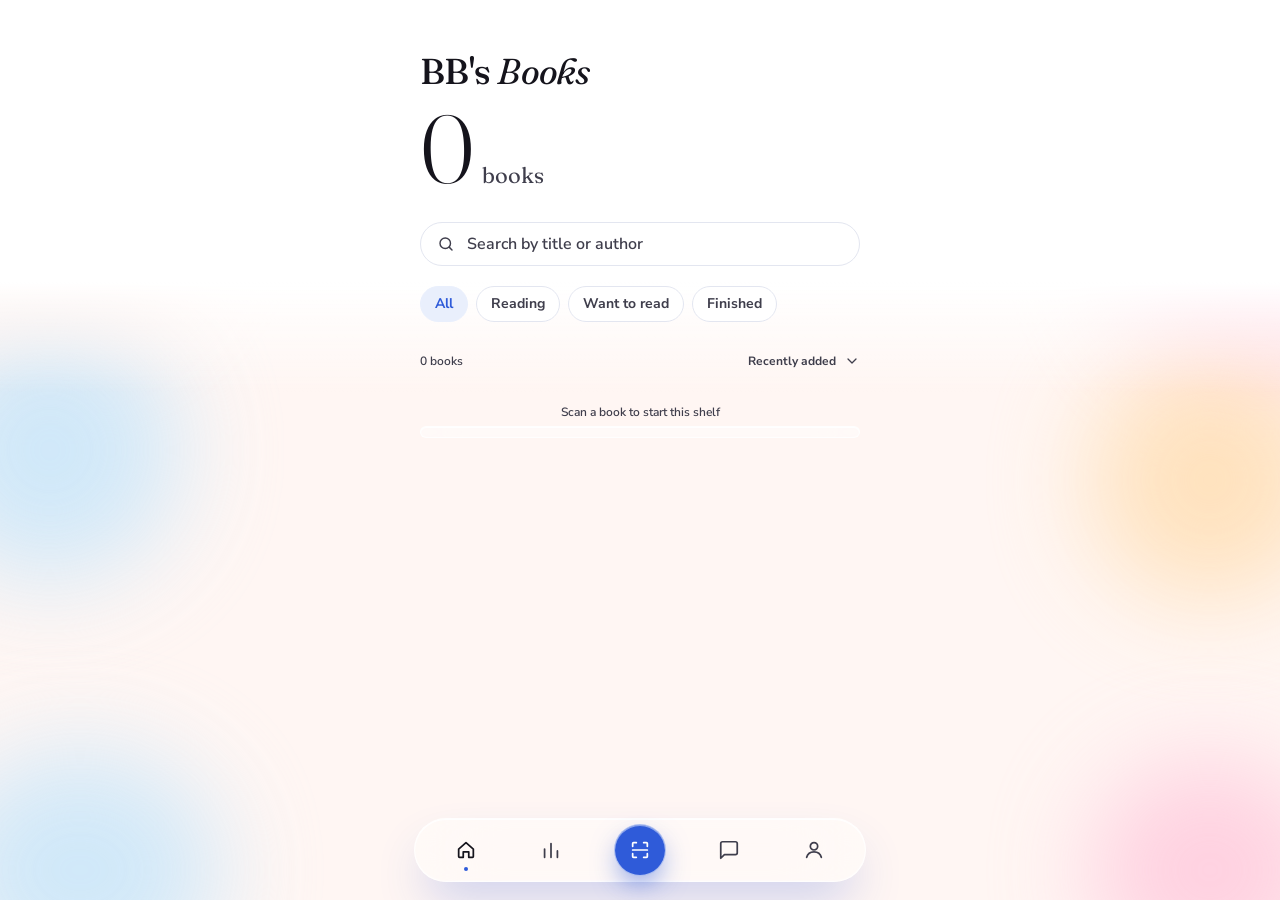
==== index.html @ fb7f13d8 "Sharper cover scanning, genre filter, and a celebration on adding a book Cover scanning: - Preproces" ====
<!doctype html>
<html lang="en">
<head>
  <meta charset="utf-8">
  <meta name="viewport" content="width=device-width, initial-scale=1, viewport-fit=cover">
  <title>BB's Books</title>
  <meta name="description" content="Scan a book and it lands in BB's virtual library.">
  <meta name="theme-color" content="#FFFFFF">
  <meta name="color-scheme" content="light">
  <meta name="apple-mobile-web-app-capable" content="yes">
  <meta name="mobile-web-app-capable" content="yes">
  <meta name="apple-mobile-web-app-status-bar-style" content="default">
  <meta name="apple-mobile-web-app-title" content="BB's Books">
  <link rel="manifest" href="manifest.webmanifest">
  <link rel="icon" href="icons/icon.svg" type="image/svg+xml">
  <link rel="apple-touch-icon" href="icons/icon-180.png">
  <link rel="preload" href="fonts/fraunces-latin-full-normal.woff2" as="font" type="font/woff2" crossorigin>
  <link rel="preload" href="fonts/nunito-sans-latin-wght-normal.woff2" as="font" type="font/woff2" crossorigin>
  <link rel="stylesheet" href="styles.css">
</head>
<body>
  <!-- WashBackground: six blurred circles, always behind everything -->
  <template id="washTemplate">
    <div class="washes" aria-hidden="true">
      <i class="wash w-coral"></i><i class="wash w-pink-top"></i><i class="wash w-sky-mid"></i>
      <i class="wash w-apricot"></i><i class="wash w-sky-low"></i><i class="wash w-pink-low"></i>
    </div>
  </template>

  <main class="app">
    <!-- Home: the H3 hero screen -->
    <section class="screen" data-screen="home" aria-label="Home">
      <div class="white-zone" aria-hidden="true"></div>
      <header class="app-header">
        <h1 class="app-title">BB's <i>Books</i></h1>
      </header>
      <p class="hero-count"><b data-count></b><span data-count-unit></span></p>
      <div class="stack">
        <button id="readingCard" class="reading-card" hidden>
          <span class="rc-cover"></span>
          <span class="rc-text">
            <span class="eyebrow"><i></i>Reading now</span>
            <span class="rc-title"></span>
            <span class="rc-author"></span>
            <span class="track" role="progressbar" aria-valuemin="0" aria-valuemax="100"><i></i></span>
            <span class="caption rc-caption"></span>
          </span>
        </button>
        <label class="field">
          <i data-icon="search"></i>
          <input id="search" type="search" placeholder="Search by title or author" autocomplete="off" aria-label="Search your library">
        </label>
        <div class="chips glass-chips filter-chips" role="group" aria-label="Show">
          <button class="chip" data-filter="" aria-pressed="true">All</button>
          <button class="chip" data-filter="reading" aria-pressed="false">Reading</button>
          <button class="chip" data-filter="want" aria-pressed="false">Want to read</button>
          <button class="chip" data-filter="read" aria-pressed="false">Finished</button>
        </div>
        <div class="library-meta">
          <span id="libraryCount" class="caption"></span>
          <span class="meta-controls">
          <label class="sort" id="genreWrap" hidden>
            <span class="visually-hidden">Genre</span>
            <select id="genreFilter"></select>
            <i data-icon="chevron"></i>
          </label>
          <label class="sort">
            <span class="visually-hidden">Sort</span>
            <select id="sort">
              <option value="added">Recently added</option>
              <option value="title">Title</option>
              <option value="author">Author</option>
              <option value="rating">Your rating</option>
            </select>
            <i data-icon="chevron"></i>
          </label>
          </span>
        </div>
        <div id="libraryShelves" class="shelves"></div>
      </div>
    </section>

    <!-- Stats -->
    <section class="screen" data-screen="stats" aria-label="Stats" hidden>
      <div class="white-zone" aria-hidden="true"></div>
      <header class="app-header">
        <h1 class="app-title">Stats</h1>
      </header>
      <p class="hero-count"><b id="finishedCount"></b><span id="finishedUnit"></span></p>
      <div class="stack">
        <div id="statsCard" class="glass-card stat-list"></div>
      </div>
    </section>

    <!-- Feedback -->
    <section class="screen" data-screen="feedback" aria-label="Feedback" hidden>
      <div class="white-zone" aria-hidden="true"></div>
      <header class="app-header">
        <h1 class="app-title">Feedback</h1>
      </header>
      <p class="screen-intro">Something not working, or an idea for the app? Write it here and it goes straight to the person who made it.</p>
      <div class="stack">
        <form id="feedbackForm" class="glass-card feedback-card" novalidate>
          <p class="eyebrow"><label for="fbMessage"><i></i>Your message</label></p>
          <textarea id="fbMessage" name="message" rows="7" placeholder="What would make BB's Books better?" required></textarea>
          <p class="eyebrow"><label for="fbName"><i></i>Your name</label></p>
          <input id="fbName" name="name" class="glass-input" type="text" autocomplete="name" placeholder="Optional">
          <div class="review-actions">
            <button id="fbSend" class="primary-btn" type="submit">Send feedback</button>
            <span id="fbStatus" class="caption" aria-live="polite"></span>
          </div>
        </form>
      </div>
    </section>

    <!-- Profile -->
    <section class="screen" data-screen="profile" aria-label="Profile" hidden>
      <div class="white-zone" aria-hidden="true"></div>
      <header class="app-header">
        <h1 class="app-title">Profile</h1>
      </header>
      <p class="hero-count"><b data-count></b><span data-count-unit></span></p>
      <div class="stack">
        <div class="glass-card list-card">
          <p class="eyebrow"><i></i>Your library</p>
          <p class="body-text">Everything is saved on this phone. Back it up now and then, and before you switch phones.</p>
          <button id="exportBtn" class="row-btn"><i data-icon="download"></i>Back up library</button>
          <label class="row-btn"><i data-icon="upload"></i>Restore from backup<input id="importFile" type="file" accept="application/json,.json" hidden></label>
        </div>
      </div>
    </section>
  </main>

  <!-- TabBar -->
  <nav class="tabbar" aria-label="Main">
    <button class="tab" data-go="home" aria-label="Home" aria-current="page"><i data-icon="home"></i><span class="tab-dot"></span></button>
    <button class="tab" data-go="stats" aria-label="Stats"><i data-icon="stats"></i><span class="tab-dot"></span></button>
    <button id="scanBtn" class="scan-btn" aria-label="Scan a book"><i data-icon="scan"></i></button>
    <button class="tab" data-go="feedback" aria-label="Feedback"><i data-icon="feedback"></i><span class="tab-dot"></span></button>
    <button class="tab" data-go="profile" aria-label="Profile"><i data-icon="profile"></i><span class="tab-dot"></span></button>
  </nav>

  <!-- Scan (camera) -->
  <dialog id="scanner" class="scanner" aria-label="Scan a book">
    <div class="camera">
      <video id="video" playsinline muted></video>
      <div id="frame" class="frame frame-barcode">
        <span class="corner tl"></span><span class="corner tr"></span><span class="corner bl"></span><span class="corner br"></span>
      </div>
    </div>

    <div class="scan-top">
      <button class="glass-btn" data-close aria-label="Close"><i data-icon="x"></i></button>
      <div class="seg chips glass-chips" role="tablist" aria-label="What to scan">
        <button class="chip" role="tab" data-mode="barcode" aria-selected="true">Barcode</button>
        <button class="chip" role="tab" data-mode="cover" aria-selected="false">Cover</button>
      </div>
      <span class="spacer"></span>
    </div>

    <div class="scan-bottom">
      <p id="scanHint" class="scan-hint">Hold the barcode on the back inside the frame</p>
      <p id="scanStatus" class="scan-status" aria-live="polite"></p>
      <button id="captureBtn" class="shutter" aria-label="Take photo" hidden></button>
      <div class="chips glass-chips scan-alt">
        <label class="chip"><i data-icon="image"></i>Use a photo<input id="photoInput" type="file" accept="image/*" hidden></label>
        <button id="searchOpen" class="chip"><i data-icon="search"></i>Search by title</button>
      </div>
    </div>

    <!-- Celebration after adding a book: washes, confetti and the big moment -->
    <div class="celebrate" aria-hidden="true"><canvas class="confetti"></canvas></div>
    <div class="celebrate-text" role="status" aria-live="polite">
      <p class="eyebrow"><i></i>Added to your library</p>
      <p class="celebrate-big"></p>
      <p class="celebrate-sub"></p>
      <p class="caption celebrate-hint">Tap to continue</p>
    </div>

    <!-- Result sheet -->
    <section id="resultSheet" class="sheet" aria-label="Book found" aria-hidden="true">
      <div class="handle" aria-hidden="true"></div>
      <div class="result-main">
        <div class="result-cover"></div>
        <div class="result-text">
          <p class="eyebrow"><i></i>Found it</p>
          <h2 class="result-title"></h2>
          <p class="result-author"></p>
          <p class="result-meta caption"></p>
        </div>
      </div>
      <p class="result-blurb"></p>
      <p class="result-note" hidden></p>
      <button class="text-btn cover-swap" hidden><i data-icon="camera"></i><span></span></button>
      <div class="sheet-actions">
        <button class="primary-btn" data-choice="primary">Add to library</button>
        <button class="text-btn" data-choice="secondary">Not this one</button>
      </div>
    </section>

    <!-- Search / pick-a-match sheet -->
    <section id="listSheet" class="sheet" aria-label="Find a book" aria-hidden="true">
      <div class="handle" aria-hidden="true"></div>
      <h2 class="sheet-title"></h2>
      <p class="sheet-sub"></p>
      <form id="searchForm" class="field sheet-search" hidden>
        <i data-icon="search"></i>
        <input id="searchInput" type="search" placeholder="Title, author or both" autocomplete="off" aria-label="Search for a book" enterkeyhint="search">
      </form>
      <ul id="resultList" class="result-list"></ul>
      <div class="sheet-actions">
        <button id="listBack" class="text-btn">Back to the camera</button>
      </div>
    </section>
  </dialog>

  <!-- Book page -->
  <dialog id="detail" class="detail" aria-labelledby="dTitle">
    <div class="detail-scroll">
      <div class="white-zone" aria-hidden="true"></div>
      <div class="detail-top">
        <button class="round-btn" data-close aria-label="Back to library"><i data-icon="back"></i></button>
      </div>
      <div class="detail-hero"><div class="detail-cover"></div></div>
      <h2 id="dTitle" class="detail-title"></h2>
      <p id="dAuthor" class="detail-author"></p>
      <p id="dMeta" class="caption detail-meta"></p>
      <div class="detail-genre">
        <label class="genre-pick">
          <span class="visually-hidden">Genre</span>
          <select id="dGenre"></select>
          <i data-icon="chevron"></i>
        </label>
      </div>

      <div class="chips tint-chips status" role="group" aria-label="Reading">
        <button class="chip" data-status="want" aria-pressed="false">Want to read</button>
        <button class="chip" data-status="reading" aria-pressed="false">Reading</button>
        <button class="chip" data-status="read" aria-pressed="false">Finished</button>
      </div>

      <div class="stack detail-stack">
        <section id="progressCard" class="glass-card" hidden>
          <p class="eyebrow"><i></i>Progress</p>
          <span id="dTrack" class="track" role="progressbar" aria-valuemin="0" aria-valuemax="100"><i></i></span>
          <p id="dProgress" class="caption"></p>
          <div class="page-row">
            <label>Page <input id="dPage" type="number" inputmode="numeric" min="0"></label>
            <label>of <input id="dPages" type="number" inputmode="numeric" min="1"></label>
          </div>
        </section>

        <section class="glass-card">
          <p class="eyebrow"><i></i>Blurb</p>
          <p id="dBlurb" class="body-text blurb"></p>
        </section>

        <section class="glass-card">
          <p class="eyebrow"><i></i>Your rating</p>
          <div id="stars" class="stars" role="radiogroup" aria-label="Rating out of five"></div>
        </section>

        <section class="glass-card">
          <p class="eyebrow"><label for="dReview"><i></i>Your review</label></p>
          <textarea id="dReview" rows="6" placeholder="What stayed with you?"></textarea>
          <div class="review-actions">
            <button id="saveBtn" class="primary-btn">Save review</button>
            <span id="saved" class="caption" aria-live="polite"></span>
          </div>
        </section>

        <div class="quiet-actions">
          <button id="recoverBtn" class="text-btn"><i data-icon="camera"></i>Use a photo of my copy as the cover</button>
          <button id="deleteBtn" class="text-btn"><i data-icon="trash"></i>Remove from library</button>
        </div>
      </div>
    </div>
  </dialog>

  <div id="toast" class="toast" role="status" aria-live="polite"></div>

  <script src="vendor/zxing/zxing-reader.js"></script>
  <script src="vendor/tesseract/tesseract.min.js" defer></script>
  <script type="module" src="js/app.js"></script>
</body>
</html>
---- styles.css ----
/* BB's Books — a sorbet-coloured glass shelf.
   Follows the BB's Books design system (design/README.md). Token names and values
   below match design/tokens.json one-to-one; components only ever use tokens. */

@font-face {
  font-family: "Fraunces";
  src: url("fonts/fraunces-latin-full-normal.woff2") format("woff2-variations");
  font-weight: 100 900;
  font-style: normal;
  font-display: swap;
}
@font-face {
  font-family: "Fraunces";
  src: url("fonts/fraunces-latin-full-italic.woff2") format("woff2-variations");
  font-weight: 100 900;
  font-style: italic;
  font-display: swap;
}
@font-face {
  font-family: "Nunito Sans";
  src: url("fonts/nunito-sans-latin-wght-normal.woff2") format("woff2-variations");
  font-weight: 200 1000;
  font-style: normal;
  font-display: swap;
}

/* ---------- Tokens (light only, per the guide) ---------- */
:root {
  color-scheme: light;

  /* colour */
  --bg-base: #FFF6F3;
  --white: #FFFFFF;
  --ink: #15141C;
  --ink-2: #3F3E4C;
  --accent: #2F5BD9;
  --on-accent: var(--white);
  --tint: #E9EFFC;
  --tint-border: #D9E3FA;
  --outline: #E3E6F0;
  --ledge-solid: #EEF1F8;
  --ledge-solid-border: #E3E7F2;
  --track: rgba(21, 20, 28, 0.14);
  --wash-coral: #FFC9B8;
  --wash-pink: #FFC4DA;
  --wash-sky: #C8E6FA;
  --wash-apricot: #FFE0B8;
  --glass-card: rgba(255, 255, 255, 0.38);
  --glass-card-border: rgba(255, 255, 255, 0.75);
  --glass-chip-on: rgba(255, 255, 255, 0.8);
  --glass-chip-on-border: rgba(255, 255, 255, 0.95);
  --glass-chip-off: rgba(255, 255, 255, 0.3);
  --glass-chip-off-border: rgba(255, 255, 255, 0.7);
  --glass-ledge: rgba(255, 255, 255, 0.45);
  --glass-ledge-border: rgba(255, 255, 255, 0.8);
  --glass-tabbar: rgba(255, 255, 255, 0.42);
  --glass-tabbar-border: rgba(255, 255, 255, 0.8);
  --cover-sage: #C9D7C4;        --cover-sage-ink: #1D2A1F;
  --cover-periwinkle: #C8CDEE;  --cover-periwinkle-ink: #232849;
  --cover-cream: #EFE6D2;       --cover-cream-ink: #3A3220;
  --cover-mist: #D5E2EC;        --cover-mist-ink: #1E3342;
  --cover-peach: #F2D3BC;       --cover-peach-ink: #4A2A18;
  --cover-lilac: #DCD3EA;       --cover-lilac-ink: #2E2442;
  --cover-loading: #EDE7E4;     /* BookCover: flat tone while an image loads */
  --camera: #15141C;            /* camera surround: ink, so the viewfinder never shows pure black */

  /* type */
  --font-display: "Fraunces", Georgia, serif;
  --font-ui: "Nunito Sans", system-ui, sans-serif;

  /* spacing */
  --gutter: 20px;
  --stack: 16px;
  --row-gap: 14px;
  --card-pad: 14px;
  --cover-gap: 12px;
  --cover-lift: 12px;
  --cover-pad: 9px;
  --chip-gap: 8px;
  --chip-pad: 14px;
  --ledge-gap: 6px;
  --tabbar-inset: 14px;
  --tabbar-bottom: 18px;

  /* radius */
  --radius-progress: 2px;
  --radius-cover: 5px;
  --radius-ledge: 6px;
  --radius-card: 24px;
  --radius-tabbar: 32px;
  --radius-pill: 999px;

  /* shadow */
  --shadow-card: 0 0 0 1px rgba(47, 91, 217, 0.07), inset 0 1px 0 rgba(255, 255, 255, 0.95), inset 0 -1px 0 rgba(255, 255, 255, 0.25), 0 20px 50px rgba(47, 91, 217, 0.14);
  --shadow-chip-on: inset 0 1px 0 rgba(255, 255, 255, 0.95), 0 6px 18px rgba(47, 91, 217, 0.13);
  --shadow-chip-off: inset 0 1px 0 rgba(255, 255, 255, 0.7);
  --shadow-cover: 0 14px 22px -10px rgba(21, 20, 28, 0.4);
  --shadow-cover-sm: 0 14px 24px -12px rgba(21, 20, 28, 0.5);
  --shadow-ledge: inset 0 1px 0 rgba(255, 255, 255, 0.9), 0 8px 18px -8px rgba(47, 91, 217, 0.25);
  --shadow-tabbar: inset 0 1px 0 rgba(255, 255, 255, 0.95), inset 0 -1px 0 rgba(255, 255, 255, 0.25), 0 24px 50px -12px rgba(47, 91, 217, 0.3);
  --shadow-scan: inset 0 1px 0 rgba(255, 255, 255, 0.45), 0 12px 28px -6px rgba(47, 91, 217, 0.65);

  /* blur */
  --blur-wash: 50px;
  --blur-glass: 40px;
  --blur-chip: 24px;
  --blur-ledge: 20px;

  /* size */
  --size-tabbar: 64px;
  --size-scan: 52px;
  --size-tab-target: 44px;
  --size-profile: 40px;
  --size-chip: 36px;
  --size-icon: 22px;
  --size-ledge: 12px;
  --size-progress: 4px;
  --size-dot-eyebrow: 7px;
  --size-dot-tab: 4px;

  /* motion (not specified by the guide; see DESIGN_DECISIONS.md) */
  --ease: cubic-bezier(.22, .8, .3, 1);
}

/* ---------- Base ---------- */
* { box-sizing: border-box; }
html { -webkit-text-size-adjust: 100%; }
body {
  margin: 0;
  min-height: 100vh;
  background: var(--bg-base);
  color: var(--ink);
  font: 600 13px/18px var(--font-ui);
  overflow-x: hidden;
}
h1, h2, h3, p { margin: 0; }
button, input, select, textarea { font: inherit; color: inherit; }
button { cursor: pointer; -webkit-tap-highlight-color: transparent; }
[hidden] { display: none !important; }
:focus-visible { outline: 2px solid var(--accent); outline-offset: 2px; }
.visually-hidden { position: absolute; width: 1px; height: 1px; overflow: hidden; clip: rect(0 0 0 0); white-space: nowrap; }
.icon { width: var(--size-icon); height: var(--size-icon); flex: none; }

/* ---------- WashBackground ---------- */
.washes { position: fixed; inset: 0; z-index: 0; overflow: hidden; pointer-events: none; background: var(--bg-base); }
.wash { position: absolute; border-radius: 50%; filter: blur(var(--blur-wash)); }
.w-coral     { width: 320px; height: 320px; left: -120px; top: 20px;     background: var(--wash-coral);   opacity: .8; }
.w-pink-top  { width: 300px; height: 300px; right: -130px; top: 80px;    background: var(--wash-pink);    opacity: .75; }
.w-sky-mid   { width: 260px; height: 260px; left: -80px; top: 320px;     background: var(--wash-sky);     opacity: .85; }
.w-apricot   { width: 240px; height: 240px; right: -50px; top: 360px;    background: var(--wash-apricot); opacity: .9; }
.w-sky-low   { width: 280px; height: 240px; left: -60px; bottom: -90px;  background: var(--wash-sky);     opacity: .85; }
.w-pink-low  { width: 240px; height: 220px; right: -50px; bottom: -80px; background: var(--wash-pink);    opacity: .75; }

/* White top zone: solid to 282px, clear by 394px, no edge. Scrolls with the screen. */
.white-zone {
  position: absolute;
  left: 0;
  right: 0;
  top: 0;
  height: calc(404px + env(safe-area-inset-top));
  background: linear-gradient(180deg, var(--white) 0, var(--white) calc(282px + env(safe-area-inset-top)), rgba(255, 255, 255, 0) calc(394px + env(safe-area-inset-top)));
  pointer-events: none;
}
.screen .white-zone { left: 50%; right: auto; width: 100vw; transform: translateX(-50%); }

/* ---------- Screens ---------- */
.app { position: relative; z-index: 1; }
.screen {
  position: relative;
  max-width: 480px;
  min-height: 100vh;
  margin: 0 auto;
  padding: 0 var(--gutter) calc(var(--size-tabbar) + var(--tabbar-bottom) + 32px + env(safe-area-inset-bottom));
}
.screen > *:not(.white-zone) { position: relative; }

/* AppHeader */
.app-header {
  display: flex;
  align-items: flex-start;
  justify-content: space-between;
  min-height: calc(max(50px, calc(env(safe-area-inset-top) + 12px)) + 42px);
  padding-top: max(50px, calc(env(safe-area-inset-top) + 12px));
}
.app-title {
  font-family: var(--font-display);
  font-size: 36px;
  line-height: 42px;
  font-weight: 500;
  letter-spacing: -0.02em;
}
.app-title i { font-weight: 400; }
.round-btn {
  display: grid;
  place-items: center;
  width: var(--size-profile);
  height: var(--size-profile);
  margin-top: 4px;
  border-radius: 50%;
  border: 1px solid var(--tint-border);
  background: var(--tint);
  color: var(--accent);
  position: relative;
  transition: background-color .18s var(--ease);
}
.round-btn::after { content: ""; position: absolute; inset: -2px; } /* 44px hit area */
.round-btn:active { background: var(--tint-border); }

/* HeroCount */
.hero-count { display: flex; align-items: baseline; gap: 10px; margin-top: 8px; }
.hero-count b {
  font-family: var(--font-display);
  font-size: 96px;
  line-height: 96px;
  font-weight: 300;
  letter-spacing: -0.03em;
}
.hero-count span { font-family: var(--font-display); font-size: 22px; line-height: 28px; font-weight: 400; color: var(--ink-2); }

.stack { display: flex; flex-direction: column; gap: var(--stack); margin-top: 26px; }
/* Screens without a hero count: a short line of intro instead */
.screen-intro { margin-top: 12px; max-width: 34ch; font-size: 13px; line-height: 20px; font-weight: 600; color: var(--ink-2); }

/* Eyebrow, captions, body */
.eyebrow {
  display: flex;
  align-items: center;
  gap: 6px;
  font-size: 12px;
  line-height: 16px;
  font-weight: 700;
  letter-spacing: 0.04em;
  text-transform: uppercase;
  color: var(--ink-2);
}
.eyebrow i, .eyebrow label i { display: inline-block; width: var(--size-dot-eyebrow); height: var(--size-dot-eyebrow); border-radius: 50%; background: var(--accent); flex: none; }
.eyebrow label { display: inline-flex; align-items: center; gap: 6px; }
.caption { font-size: 12px; line-height: 16px; font-weight: 600; color: var(--ink-2); }
.body-text { font-size: 13px; line-height: 20px; font-weight: 600; color: var(--ink-2); }

/* ---------- Glass ---------- */
.glass-card {
  display: flex;
  flex-direction: column;
  gap: 10px;
  padding: var(--card-pad);
  border-radius: var(--radius-card);
  background: var(--glass-card);
  border: 1px solid var(--glass-card-border);
  box-shadow: var(--shadow-card);
  -webkit-backdrop-filter: blur(var(--blur-glass)) saturate(1.8);
  backdrop-filter: blur(var(--blur-glass)) saturate(1.8);
}

/* ReadingCard */
.reading-card {
  display: flex;
  gap: var(--card-pad);
  width: 100%;
  margin-top: var(--cover-lift);
  padding: var(--card-pad);
  border-radius: var(--radius-card);
  background: var(--glass-card);
  border: 1px solid var(--glass-card-border);
  box-shadow: var(--shadow-card);
  -webkit-backdrop-filter: blur(var(--blur-glass)) saturate(1.8);
  backdrop-filter: blur(var(--blur-glass)) saturate(1.8);
  text-align: left;
}
.rc-cover { position: relative; top: calc(var(--cover-lift) * -1); width: 54px; flex: none; margin-bottom: calc(var(--cover-lift) * -1); }
.rc-cover .cover { width: 54px; box-shadow: var(--shadow-cover-sm); padding: 6px; }
.rc-cover .ph-title { font-size: 12px; }
.rc-cover .ph-author { display: none; }
.rc-text { flex: 1; min-width: 0; display: flex; flex-direction: column; justify-content: center; gap: 2px; }
.rc-title { font-family: var(--font-display); font-size: 21px; line-height: 1.15; font-weight: 400; }
.rc-author { font-size: 13px; line-height: 18px; font-weight: 700; color: var(--ink-2); }
.reading-card .track { margin-top: 8px; }
.rc-caption { margin-top: 4px; }

/* ProgressBar */
.track { display: block; height: var(--size-progress); border-radius: var(--radius-progress); background: var(--track); overflow: hidden; }
.track i { display: block; height: 100%; width: var(--progress, 0%); border-radius: var(--radius-progress); background: var(--accent); }

/* FilterChips */
.chips { display: flex; gap: var(--chip-gap); flex-wrap: wrap; }
/* Four filters: one scrolling row rather than a wrapped second line */
.filter-chips { flex-wrap: nowrap; overflow-x: auto; margin: 0 calc(-1 * var(--gutter)); padding: 4px var(--gutter); scrollbar-width: none; }
.filter-chips::-webkit-scrollbar { display: none; }
.chip {
  display: inline-flex;
  align-items: center;
  gap: 6px;
  height: var(--size-chip);
  padding: 0 var(--chip-pad);
  border-radius: var(--radius-pill);
  font-size: 14px;
  line-height: 18px;
  font-weight: 700;
  white-space: nowrap;
  cursor: pointer;
  position: relative;
  transition: background-color .18s var(--ease), box-shadow .18s var(--ease);
}
.chip::after { content: ""; position: absolute; inset: -4px 0; } /* 44px hit area */
.chip .icon { width: 18px; height: 18px; }
/* glass, on the washes */
.glass-chips .chip { background: var(--glass-chip-off); border: 1px solid var(--glass-chip-off-border); box-shadow: var(--shadow-chip-off); color: var(--ink-2); -webkit-backdrop-filter: blur(var(--blur-chip)) saturate(1.6); backdrop-filter: blur(var(--blur-chip)) saturate(1.6); }
.glass-chips .chip[aria-pressed="true"], .glass-chips .chip[aria-selected="true"] { background: var(--glass-chip-on); border-color: var(--glass-chip-on-border); box-shadow: var(--shadow-chip-on); color: var(--ink); }
/* tint, on pure white */
.tint-chips .chip { background: var(--white); border: 1px solid var(--outline); color: var(--ink-2); }
.tint-chips .chip[aria-pressed="true"] { background: var(--tint); border-color: var(--tint); color: var(--accent); }
.tint-chips .chip:active { background: var(--tint); }

/* ---------- BookCover + ShelfRow ---------- */
.shelves { display: flex; flex-direction: column; gap: var(--row-gap); }
.shelf-row .grid { display: grid; grid-template-columns: repeat(3, minmax(0, 1fr)); gap: var(--cover-gap); }
.ledge {
  height: var(--size-ledge);
  margin-top: var(--ledge-gap);
  border-radius: var(--radius-ledge);
  background: var(--glass-ledge);
  border: 1px solid var(--glass-ledge-border);
  box-shadow: var(--shadow-ledge);
  -webkit-backdrop-filter: blur(var(--blur-ledge));
  backdrop-filter: blur(var(--blur-ledge));
}
.shelf-empty { padding-top: 8px; }
.shelf-empty .caption { text-align: center; margin-bottom: var(--ledge-gap); }

.book { display: block; padding: 0; border: 0; background: none; text-align: left; border-radius: var(--radius-cover); transition: transform .18s var(--ease); }
.book:active { transform: scale(.98); }
.book:focus-visible { outline-offset: 3px; }

.cover {
  position: relative;
  width: 100%;
  aspect-ratio: 2 / 3;
  border-radius: var(--radius-cover);
  overflow: hidden;
  box-shadow: var(--shadow-cover);
  background: var(--cover-loading);
}
.cover img { display: block; width: 100%; height: 100%; object-fit: cover; opacity: 0; transition: opacity .24s var(--ease); }
.cover.loaded img { opacity: 1; }
.cover.placeholder { display: flex; flex-direction: column; justify-content: space-between; padding: var(--cover-pad); }
.ph-title { font-family: var(--font-display); font-size: 17px; line-height: 1.05; font-weight: 400; overflow-wrap: break-word; hyphens: auto; }
.ph-author { font-size: 9px; line-height: 12px; font-weight: 700; letter-spacing: 0.14em; text-transform: uppercase; }
.ph-sage       { background: var(--cover-sage);       color: var(--cover-sage-ink); }
.ph-periwinkle { background: var(--cover-periwinkle); color: var(--cover-periwinkle-ink); }
.ph-cream      { background: var(--cover-cream);      color: var(--cover-cream-ink); }
.ph-mist       { background: var(--cover-mist);       color: var(--cover-mist-ink); }
.ph-peach      { background: var(--cover-peach);      color: var(--cover-peach-ink); }
.ph-lilac      { background: var(--cover-lilac);      color: var(--cover-lilac-ink); }

.see-all { align-self: center; min-height: 44px; padding: 0 var(--chip-pad); border: 0; background: none; font-size: 14px; font-weight: 700; color: var(--ink-2); text-decoration: underline; text-underline-offset: 3px; }

/* Library extras */
.field {
  display: flex;
  align-items: center;
  gap: 10px;
  height: 44px;
  padding: 0 16px;
  border-radius: var(--radius-pill);
  background: var(--white);
  border: 1px solid var(--outline);
  color: var(--ink-2);
}
.field:focus-within { border-color: var(--tint-border); box-shadow: 0 0 0 3px var(--tint); }
.field .icon { width: 18px; height: 18px; }
.field input { flex: 1; min-width: 0; border: 0; outline: 0; background: none; color: var(--ink); font-size: 16px; font-weight: 600; }
.field input::placeholder { color: var(--ink-2); font-weight: 600; }
.library-meta { display: flex; align-items: center; justify-content: space-between; gap: 12px; }
.meta-controls { display: flex; align-items: center; gap: 16px; min-width: 0; }
/* Genre on the book page: a tint chip that opens the genre list */
.detail-genre { display: flex; justify-content: center; margin-top: 12px; }
.genre-pick { position: relative; display: inline-flex; align-items: center; color: var(--accent); }
.genre-pick select {
  appearance: none;
  -webkit-appearance: none;
  height: var(--size-chip);
  padding: 0 34px 0 var(--chip-pad);
  border-radius: var(--radius-pill);
  border: 1px solid var(--tint);
  background: var(--tint);
  color: var(--accent);
  font-size: 14px;
  font-weight: 700;
  cursor: pointer;
}
.genre-pick select.unset { background: var(--white); border-color: var(--outline); color: var(--ink-2); }
.genre-pick:has(select.unset) { color: var(--ink-2); }
.genre-pick .icon { position: absolute; right: 12px; width: 16px; height: 16px; pointer-events: none; }
.sort { position: relative; display: inline-flex; align-items: center; color: var(--ink-2); }
.sort select { appearance: none; -webkit-appearance: none; border: 0; background: none; padding: 10px 24px 10px 0; font-size: 12px; font-weight: 700; color: var(--ink-2); cursor: pointer; }
.sort .icon { position: absolute; right: 0; width: 16px; height: 16px; pointer-events: none; }

/* Feedback */
.feedback-card { gap: 10px; }
.feedback-card .eyebrow + textarea, .feedback-card .eyebrow + input { margin-bottom: 6px; }
.glass-input {
  width: 100%;
  height: 44px;
  padding: 0 var(--card-pad);
  border-radius: var(--radius-pill);
  border: 1px solid var(--glass-chip-on-border);
  background: var(--glass-chip-on);
  box-shadow: var(--shadow-chip-off);
  font-size: 16px;
  font-weight: 600;
  color: var(--ink);
}
.glass-input::placeholder { color: var(--ink-2); }
.glass-input:focus { outline: 0; border-color: var(--tint-border); box-shadow: 0 0 0 3px var(--tint); }

/* Stats + Profile */
.stat-list { gap: 0; padding-top: 4px; padding-bottom: 4px; }
.stat { display: flex; align-items: baseline; justify-content: space-between; gap: 12px; padding: 12px 0; }
.stat + .stat { border-top: 1px solid rgba(255, 255, 255, 0.75); }
.stat span { font-size: 13px; font-weight: 700; color: var(--ink-2); }
.stat b { font-family: var(--font-display); font-size: 21px; line-height: 1.15; font-weight: 400; }
.list-card { gap: 12px; }
.row-btn {
  display: flex;
  align-items: center;
  gap: 12px;
  min-height: 44px;
  padding: 0;
  border: 0;
  background: none;
  font-size: 14px;
  font-weight: 700;
  color: var(--ink);
  cursor: pointer;
}
.row-btn .icon { color: var(--ink-2); }

/* ---------- TabBar ---------- */
.tabbar {
  position: fixed;
  left: var(--tabbar-inset);
  right: var(--tabbar-inset);
  bottom: calc(var(--tabbar-bottom) + env(safe-area-inset-bottom));
  z-index: 10;
  max-width: 452px;
  margin: 0 auto;
  height: var(--size-tabbar);
  display: flex;
  align-items: center;
  justify-content: space-around;
  padding: 0 8px;
  border-radius: var(--radius-tabbar);
  background: var(--glass-tabbar);
  border: 1px solid var(--glass-tabbar-border);
  box-shadow: var(--shadow-tabbar);
  -webkit-backdrop-filter: blur(var(--blur-glass)) saturate(1.8);
  backdrop-filter: blur(var(--blur-glass)) saturate(1.8);
}
.tab { position: relative; display: grid; place-items: center; width: var(--size-tab-target); height: var(--size-tab-target); border: 0; background: none; color: var(--ink-2); }
.tab[aria-current="page"] { color: var(--ink); }
.tab-dot { position: absolute; left: 20px; bottom: 1px; width: var(--size-dot-tab); height: var(--size-dot-tab); border-radius: 50%; background: var(--accent); opacity: 0; }
.tab[aria-current="page"] .tab-dot { opacity: 1; }
.scan-btn {
  display: grid;
  place-items: center;
  width: var(--size-scan);
  height: var(--size-scan);
  border-radius: 50%;
  border: 1px solid rgba(255, 255, 255, 0.6);
  background: var(--accent);
  color: var(--on-accent);
  box-shadow: var(--shadow-scan);
  transition: transform .18s var(--ease), box-shadow .18s var(--ease);
}
.scan-btn:active { transform: scale(.94); box-shadow: inset 0 1px 0 rgba(255, 255, 255, .45), 0 6px 16px -6px rgba(47, 91, 217, .65); }

/* ---------- Buttons ---------- */
.primary-btn {
  display: inline-flex;
  align-items: center;
  justify-content: center;
  min-height: var(--size-scan);
  padding: 0 24px;
  border: 1px solid rgba(255, 255, 255, 0.6);
  border-radius: var(--radius-pill);
  background: var(--accent);
  color: var(--on-accent);
  font-size: 14px;
  font-weight: 700;
  box-shadow: var(--shadow-scan);
  transition: transform .18s var(--ease);
}
.primary-btn:active { transform: scale(.97); }
.primary-btn:disabled { opacity: .5; }
.text-btn {
  display: inline-flex;
  align-items: center;
  gap: 8px;
  min-height: 44px;
  padding: 0 4px;
  border: 0;
  background: none;
  font-size: 14px;
  font-weight: 700;
  color: var(--ink-2);
}
.text-btn .icon { width: 18px; height: 18px; }
.glass-btn {
  display: grid;
  place-items: center;
  width: 44px;
  height: 44px;
  border-radius: 50%;
  background: var(--glass-chip-on);
  border: 1px solid var(--glass-chip-on-border);
  box-shadow: var(--shadow-chip-on);
  color: var(--ink);
}

/* ---------- Scanner ---------- */
.scanner {
  border: 0;
  padding: 0;
  margin: 0;
  width: 100%;
  height: 100%;
  max-width: none;
  max-height: none;
  background: var(--camera);
  color: var(--white);
  overflow: hidden;
  overflow: clip; /* not even focus can scroll the camera view */
}
.scanner::backdrop { background: var(--camera); }
.scanner[open] { display: block; }
.scanner .camera { position: absolute; inset: 0; background: var(--camera); }
.scanner video { position: absolute; inset: 0; width: 100%; height: 100%; object-fit: cover; }
.scanner.settling { background: transparent; }
.scanner.settling::backdrop { background: transparent; }
.scanner.settling .camera, .scanner.settling .scan-top, .scanner.settling .scan-bottom { opacity: 0; transition: opacity .32s var(--ease); }

.frame {
  position: absolute;
  left: 50%;
  top: 46%;
  translate: -50% -50%;
  border-radius: var(--radius-card);
  box-shadow: 0 0 0 100vmax rgba(21, 20, 28, 0.45);
  transition: width .32s var(--ease), height .32s var(--ease), scale .32s var(--ease);
}
.frame-barcode { width: min(78vw, 400px); height: min(26vh, 180px); }
.frame-cover { width: min(64vw, 300px); height: min(96vw, 450px, 58vh); }
.frame.locked { scale: .94; }
.corner { position: absolute; width: 28px; height: 28px; border: 0 solid var(--white); }
.corner.tl { top: 0; left: 0; border-top-width: 2px; border-left-width: 2px; border-top-left-radius: var(--radius-card); }
.corner.tr { top: 0; right: 0; border-top-width: 2px; border-right-width: 2px; border-top-right-radius: var(--radius-card); }
.corner.bl { bottom: 0; left: 0; border-bottom-width: 2px; border-left-width: 2px; border-bottom-left-radius: var(--radius-card); }
.corner.br { bottom: 0; right: 0; border-bottom-width: 2px; border-right-width: 2px; border-bottom-right-radius: var(--radius-card); }

.scan-top {
  position: absolute;
  top: 0;
  left: 0;
  right: 0;
  display: flex;
  align-items: center;
  justify-content: space-between;
  padding: calc(12px + env(safe-area-inset-top)) var(--tabbar-inset) 12px;
}
.scan-top .spacer { width: 44px; }
.scan-bottom {
  position: absolute;
  left: 0;
  right: 0;
  bottom: 0;
  display: flex;
  flex-direction: column;
  align-items: center;
  gap: 12px;
  padding: 16px var(--gutter) calc(24px + env(safe-area-inset-bottom));
  text-align: center;
}
.scan-hint { font-size: 14px; line-height: 18px; font-weight: 700; text-shadow: 0 1px 8px rgba(21, 20, 28, .8); }
.scan-status { min-height: 16px; max-width: 420px; font-size: 12px; line-height: 16px; font-weight: 600; text-shadow: 0 1px 8px rgba(21, 20, 28, .8); }
.scan-alt { justify-content: center; }
.shutter { width: 68px; height: 68px; padding: 4px; border-radius: 50%; border: 2px solid var(--white); background: transparent; }
.shutter::before { content: ""; display: block; width: 100%; height: 100%; border-radius: 50%; background: var(--white); transition: transform .18s var(--ease); }
.shutter:active::before { transform: scale(.9); }
.shutter:disabled { opacity: .4; }

/* Sheets: solid white (glass would turn grey over the camera's dark surround) */
.sheet {
  position: absolute;
  left: 0;
  right: 0;
  bottom: 0;
  z-index: 5;
  max-width: 520px;
  max-height: 86%;
  margin: 0 auto;
  overflow-y: auto;
  overscroll-behavior: contain;
  padding: 12px var(--gutter) calc(24px + env(safe-area-inset-bottom));
  background: var(--white);
  color: var(--ink);
  border-radius: var(--radius-card) var(--radius-card) 0 0;
  box-shadow: 0 -20px 50px rgba(47, 91, 217, 0.14);
  transform: translateY(105%);
  visibility: hidden;
  transition: transform .32s var(--ease), visibility 0s linear .32s;
}
.sheet.open { transform: none; visibility: visible; transition: transform .32s var(--ease), visibility 0s; }
.handle { width: 36px; height: 4px; margin: 0 auto 20px; border-radius: var(--radius-progress); background: var(--outline); }
.sheet-title { font-family: var(--font-display); font-size: 21px; line-height: 1.15; font-weight: 400; }
.sheet-sub { margin-top: 6px; font-size: 13px; line-height: 18px; font-weight: 600; color: var(--ink-2); }
.sheet-sub:empty { display: none; }
.sheet-search { margin-top: 16px; }
.sheet-actions { display: flex; flex-direction: column; align-items: stretch; gap: 4px; margin-top: 20px; }
.sheet-actions .text-btn { justify-content: center; }

.result-main { display: flex; gap: var(--card-pad); align-items: flex-end; }
.result-cover { position: relative; flex: 0 0 96px; }
.result-cover .cover.over { position: absolute; left: 0; bottom: 0; }
.result-text { min-width: 0; display: flex; flex-direction: column; gap: 4px; padding-bottom: 2px; }
.result-title { font-family: var(--font-display); font-size: 21px; line-height: 1.15; font-weight: 400; overflow-wrap: break-word; }
.result-author { font-size: 13px; line-height: 18px; font-weight: 700; color: var(--ink-2); }
.result-blurb {
  margin-top: 16px;
  font-size: 13px;
  line-height: 20px;
  font-weight: 600;
  color: var(--ink-2);
  display: -webkit-box;
  -webkit-line-clamp: 3;
  -webkit-box-orient: vertical;
  overflow: hidden;
}
.result-blurb:empty { display: none; }
.result-note { margin-top: 12px; padding: 10px var(--card-pad); border-radius: var(--radius-card); background: var(--tint); font-size: 13px; line-height: 18px; font-weight: 700; color: var(--ink); }
.cover-swap { margin-top: 8px; }

.result-list { list-style: none; margin: 16px 0 0; padding: 0; }
.result-list li + li { border-top: 1px solid var(--outline); }
.result-list li.caption { padding: 16px 0; }
.pick { display: flex; align-items: center; gap: var(--card-pad); width: 100%; padding: 12px 0; border: 0; background: none; text-align: left; }
.pick .cover { flex: 0 0 44px; width: 44px; box-shadow: var(--shadow-cover-sm); padding: 4px; }
.pick .ph-title { font-size: 8px; }
.pick .ph-author { display: none; }
.pick strong { display: block; font-family: var(--font-display); font-size: 17px; line-height: 1.15; font-weight: 400; }
.pick em { display: block; margin-top: 2px; font-style: normal; font-size: 13px; font-weight: 700; color: var(--ink-2); }

.flying { position: fixed; z-index: 30; margin: 0; pointer-events: none; transform-origin: 0 0; }

/* Celebration: the camera gives way to the washes, the cover pops, confetti flies */
.celebrate { position: absolute; inset: 0; z-index: 6; opacity: 0; pointer-events: none; background: var(--bg-base); transition: opacity .32s var(--ease); }
.celebrate .washes { position: absolute; }
.confetti { position: absolute; inset: 0; width: 100%; height: 100%; z-index: 40; pointer-events: none; }
.scanner.celebrating .celebrate { opacity: 1; }
.scanner.celebrating .camera, .scanner.celebrating .scan-top, .scanner.celebrating .scan-bottom { opacity: 0; transition: opacity .24s var(--ease); }
.celebrate-text {
  position: absolute;
  left: var(--gutter);
  right: var(--gutter);
  top: 58%;
  z-index: 35;
  display: flex;
  flex-direction: column;
  align-items: center;
  gap: 8px;
  text-align: center;
  color: var(--ink);
  opacity: 0;
  transform: translateY(16px);
  pointer-events: none;
  transition: opacity .32s var(--ease), transform .42s cubic-bezier(.2, 1.4, .4, 1);
}
.celebrate-text.show { opacity: 1; transform: none; }
.celebrate-big { font-family: var(--font-display); font-size: 36px; line-height: 42px; font-weight: 500; letter-spacing: -0.02em; }
.celebrate-sub { max-width: 30ch; font-size: 13px; line-height: 18px; font-weight: 700; color: var(--ink-2); }
.celebrate-hint { margin-top: 12px; opacity: .8; }
.scanner.celebrating { cursor: pointer; }
.flying .shine {
  position: absolute;
  inset: 0;
  border-radius: inherit;
  background: linear-gradient(105deg, rgba(255, 255, 255, 0) 35%, rgba(255, 255, 255, .6) 50%, rgba(255, 255, 255, 0) 65%);
  transform: translateX(-130%);
  pointer-events: none;
}

/* ---------- Book page ---------- */
.detail {
  border: 0;
  padding: 0;
  margin: 0;
  width: 100%;
  height: 100%;
  max-width: none;
  max-height: none;
  background: var(--bg-base);
  color: var(--ink);
  overflow: hidden;
}
.detail::backdrop { background: rgba(21, 20, 28, 0.2); }
.detail[open] { display: block; animation: rise .32s var(--ease); }
@keyframes rise { from { opacity: 0; transform: translateY(24px); } to { opacity: 1; transform: none; } }
.detail .washes { position: absolute; }
.detail-scroll {
  position: relative;
  height: 100%;
  overflow-y: auto;
  overscroll-behavior: contain;
  padding: 0 var(--gutter) calc(40px + env(safe-area-inset-bottom));
}
.detail-scroll > *:not(.white-zone) { position: relative; max-width: 480px; margin-left: auto; margin-right: auto; }
.detail-top { padding-top: calc(12px + env(safe-area-inset-top)); }
.detail-hero { display: grid; place-items: center; padding: 8px 0 24px; }
.detail-cover { width: min(44vw, 180px); }
.detail-cover .ph-title { font-size: 21px; }
.detail-title { font-family: var(--font-display); font-size: 36px; line-height: 42px; font-weight: 400; letter-spacing: -0.02em; text-align: center; overflow-wrap: break-word; }
.detail-author { margin-top: 6px; font-size: 14px; line-height: 18px; font-weight: 700; color: var(--ink-2); text-align: center; }
.detail-meta { margin-top: 6px; text-align: center; font-variant-numeric: tabular-nums; }
.status { justify-content: center; margin-top: 20px; }
.detail-stack { margin-top: 24px; }
.blurb { white-space: pre-line; color: var(--ink); }
.blurb.empty { color: var(--ink-2); }
.page-row { display: flex; gap: 16px; }
.page-row label { display: flex; align-items: center; gap: 8px; font-size: 13px; font-weight: 700; color: var(--ink-2); }
.page-row input {
  width: 76px;
  height: 36px;
  padding: 0 12px;
  border-radius: var(--radius-pill);
  border: 1px solid var(--glass-chip-on-border);
  background: var(--glass-chip-on);
  box-shadow: var(--shadow-chip-off);
  color: var(--ink);
  font-size: 16px;
  font-weight: 700;
  font-variant-numeric: tabular-nums;
}
.stars { display: flex; gap: 2px; margin-left: -6px; }
.star { display: grid; place-items: center; width: 44px; height: 44px; padding: 0; border: 0; background: none; color: var(--ink-2); }
.star .icon { width: 28px; height: 28px; transition: fill .18s var(--ease), color .18s var(--ease); }
.star.on { color: var(--accent); }
.star.on .icon { fill: currentColor; }
textarea {
  display: block;
  width: 100%;
  padding: 12px var(--card-pad);
  border-radius: 16px;
  border: 1px solid var(--glass-chip-on-border);
  background: var(--glass-chip-on);
  box-shadow: var(--shadow-chip-off);
  resize: vertical;
  font-size: 16px;
  line-height: 22px;
  font-weight: 600;
  color: var(--ink);
}
textarea::placeholder { color: var(--ink-2); }
textarea:focus { outline: 0; border-color: var(--tint-border); box-shadow: 0 0 0 3px var(--tint); }
.review-actions { display: flex; align-items: center; gap: 16px; }
.quiet-actions { display: flex; flex-direction: column; align-items: center; padding-top: 4px; }

/* ---------- Toast ---------- */
.toast {
  position: fixed;
  left: 50%;
  bottom: calc(var(--size-tabbar) + var(--tabbar-bottom) + 16px + env(safe-area-inset-bottom));
  translate: -50% 8px;
  z-index: 40;
  width: max-content;
  max-width: calc(100% - 2 * var(--gutter));
  padding: 9px 16px;
  border-radius: var(--radius-pill);
  background: var(--glass-chip-on);
  border: 1px solid var(--glass-chip-on-border);
  box-shadow: var(--shadow-chip-on);
  -webkit-backdrop-filter: blur(var(--blur-chip)) saturate(1.6);
  backdrop-filter: blur(var(--blur-chip)) saturate(1.6);
  color: var(--ink);
  font-size: 14px;
  line-height: 18px;
  font-weight: 700;
  opacity: 0;
  pointer-events: none;
  transition: opacity .24s var(--ease), translate .24s var(--ease);
}
.toast.show { opacity: 1; translate: -50% 0; }
dialog .toast { bottom: calc(24px + env(safe-area-inset-bottom)); }

/* ---------- Accessibility preferences ---------- */
/* Reduce Transparency: glass becomes its opaque equivalent. */
@media (prefers-reduced-transparency: reduce) {
  .glass-card, .reading-card, .toast { background: var(--white); -webkit-backdrop-filter: none; backdrop-filter: none; }
  .glass-chips .chip { background: var(--white); border-color: var(--outline); -webkit-backdrop-filter: none; backdrop-filter: none; }
  .glass-chips .chip[aria-pressed="true"], .glass-chips .chip[aria-selected="true"] { background: var(--tint); border-color: var(--tint); color: var(--accent); }
  .ledge { background: var(--ledge-solid); border: 0; border-top: 1px solid var(--ledge-solid-border); box-shadow: none; -webkit-backdrop-filter: none; backdrop-filter: none; }
  .tabbar { background: var(--white); -webkit-backdrop-filter: none; backdrop-filter: none; }
}
/* Reduce Motion: fades only. */
@media (prefers-reduced-motion: reduce) {
  *, *::before, *::after { transition-property: opacity, visibility !important; animation-name: fade-only !important; }
  .sheet { transform: none; opacity: 0; }
  .sheet.open { opacity: 1; }
  .frame.locked { scale: 1; }
}
@keyframes fade-only { from { opacity: 0; } to { opacity: 1; } }
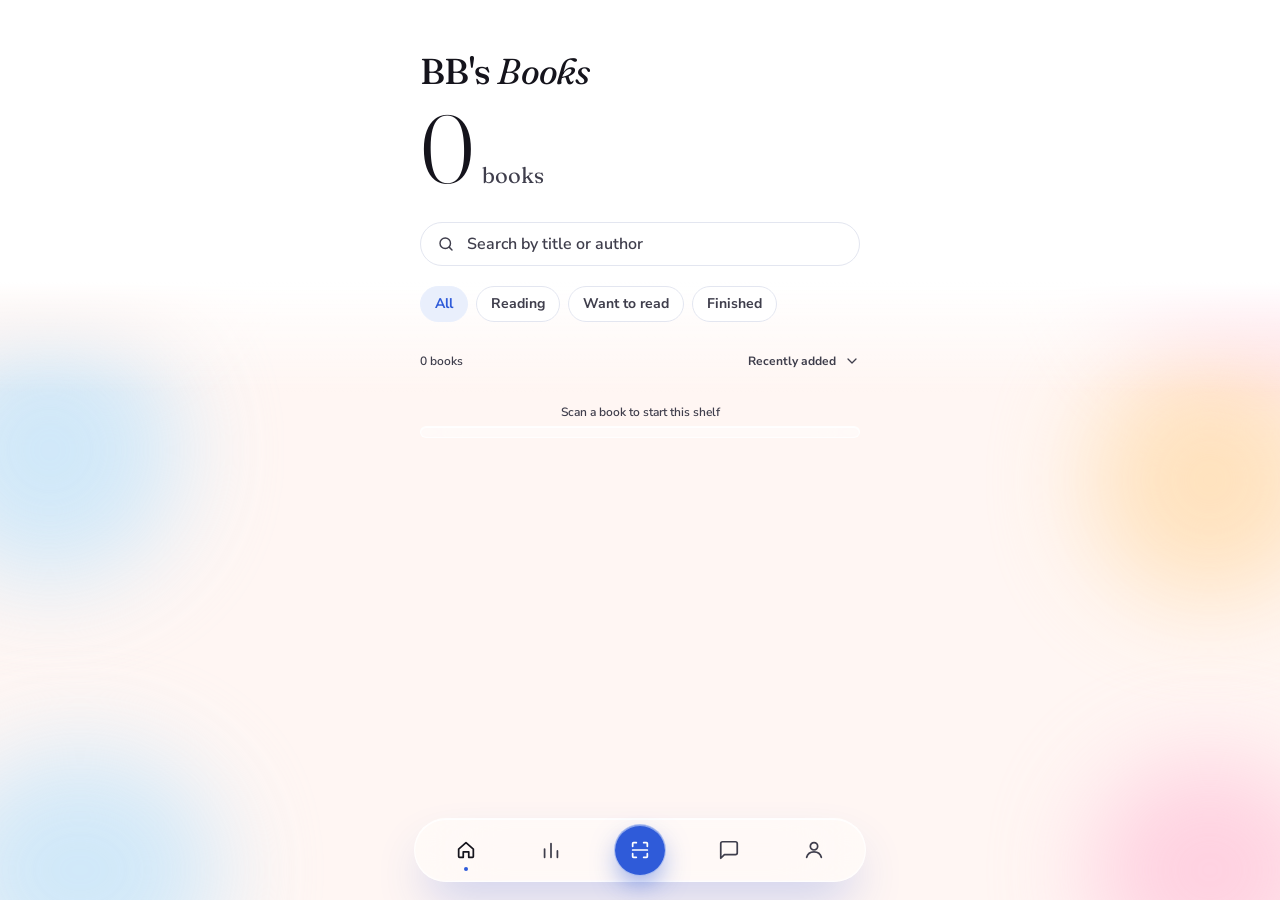
==== commit 7ede014f: "Add a cover picker; fix scanner, lookup and offline bugs Cover picker: - Under a found book, show ev" ====
--- a/index.html
+++ b/index.html
@@ -191,7 +191,7 @@
       </div>
       <p class="result-blurb"></p>
       <p class="result-note" hidden></p>
-      <button class="text-btn cover-swap" hidden><i data-icon="camera"></i><span></span></button>
+      <div class="cover-picker" aria-label="Choose a cover"></div>
       <div class="sheet-actions">
         <button class="primary-btn" data-choice="primary">Add to library</button>
         <button class="text-btn" data-choice="secondary">Not this one</button>
@@ -250,6 +250,11 @@
           </div>
         </section>
 
+        <section id="coverCard" class="glass-card" hidden>
+          <p class="eyebrow"><i></i>Choose a cover</p>
+          <div class="cover-picker"></div>
+        </section>
+
         <section class="glass-card">
           <p class="eyebrow"><i></i>Blurb</p>
           <p id="dBlurb" class="body-text blurb"></p>
@@ -270,7 +275,7 @@
         </section>
 
         <div class="quiet-actions">
-          <button id="recoverBtn" class="text-btn"><i data-icon="camera"></i>Use a photo of my copy as the cover</button>
+          <button id="changeCoverBtn" class="text-btn"><i data-icon="image"></i>Change cover</button>
           <button id="deleteBtn" class="text-btn"><i data-icon="trash"></i>Remove from library</button>
         </div>
       </div>
--- a/styles.css
+++ b/styles.css
@@ -637,7 +637,50 @@
 }
 .result-blurb:empty { display: none; }
 .result-note { margin-top: 12px; padding: 10px var(--card-pad); border-radius: var(--radius-card); background: var(--tint); font-size: 13px; line-height: 18px; font-weight: 700; color: var(--ink); }
-.cover-swap { margin-top: 8px; }
+.cover-picker { margin-top: 16px; }
+/* CoverPicker: a sideways row of possible covers, built from the BookCover spec */
+.cover-row {
+  display: flex;
+  gap: 10px;
+  overflow-x: auto;
+  margin: 0 calc(-1 * var(--gutter));
+  padding: 6px var(--gutter) 14px;
+  scrollbar-width: none;
+}
+.cover-row::-webkit-scrollbar { display: none; }
+.glass-card .cover-row { margin: 0 calc(-1 * var(--card-pad)); padding-left: var(--card-pad); padding-right: var(--card-pad); }
+.cover-option {
+  position: relative;
+  flex: none;
+  width: 56px;
+  aspect-ratio: 2 / 3;
+  padding: 0;
+  border: 0;
+  border-radius: var(--radius-cover);
+  overflow: hidden;
+  background: var(--cover-loading);
+  box-shadow: var(--shadow-cover-sm);
+  transition: transform .18s var(--ease);
+}
+.cover-option img { display: block; width: 100%; height: 100%; object-fit: cover; }
+.cover-option:active { transform: scale(.96); }
+.cover-option[aria-pressed="true"] { outline: 2px solid var(--accent); outline-offset: 3px; }
+.cover-option.skeleton { animation: pulse 1.2s ease-in-out infinite alternate; }
+@keyframes pulse { from { opacity: .55; } to { opacity: 1; } }
+.cover-option.take-photo {
+  display: flex;
+  flex-direction: column;
+  align-items: center;
+  justify-content: center;
+  gap: 4px;
+  background: var(--tint);
+  color: var(--accent);
+  box-shadow: none;
+  border: 1px solid var(--tint-border);
+}
+.cover-option.take-photo .icon { width: 20px; height: 20px; }
+.cover-option.take-photo span { font-size: 9px; line-height: 11px; font-weight: 700; text-align: center; padding: 0 4px; }
+.cover-note { margin-top: 2px; }
 
 .result-list { list-style: none; margin: 16px 0 0; padding: 0; }
 .result-list li + li { border-top: 1px solid var(--outline); }
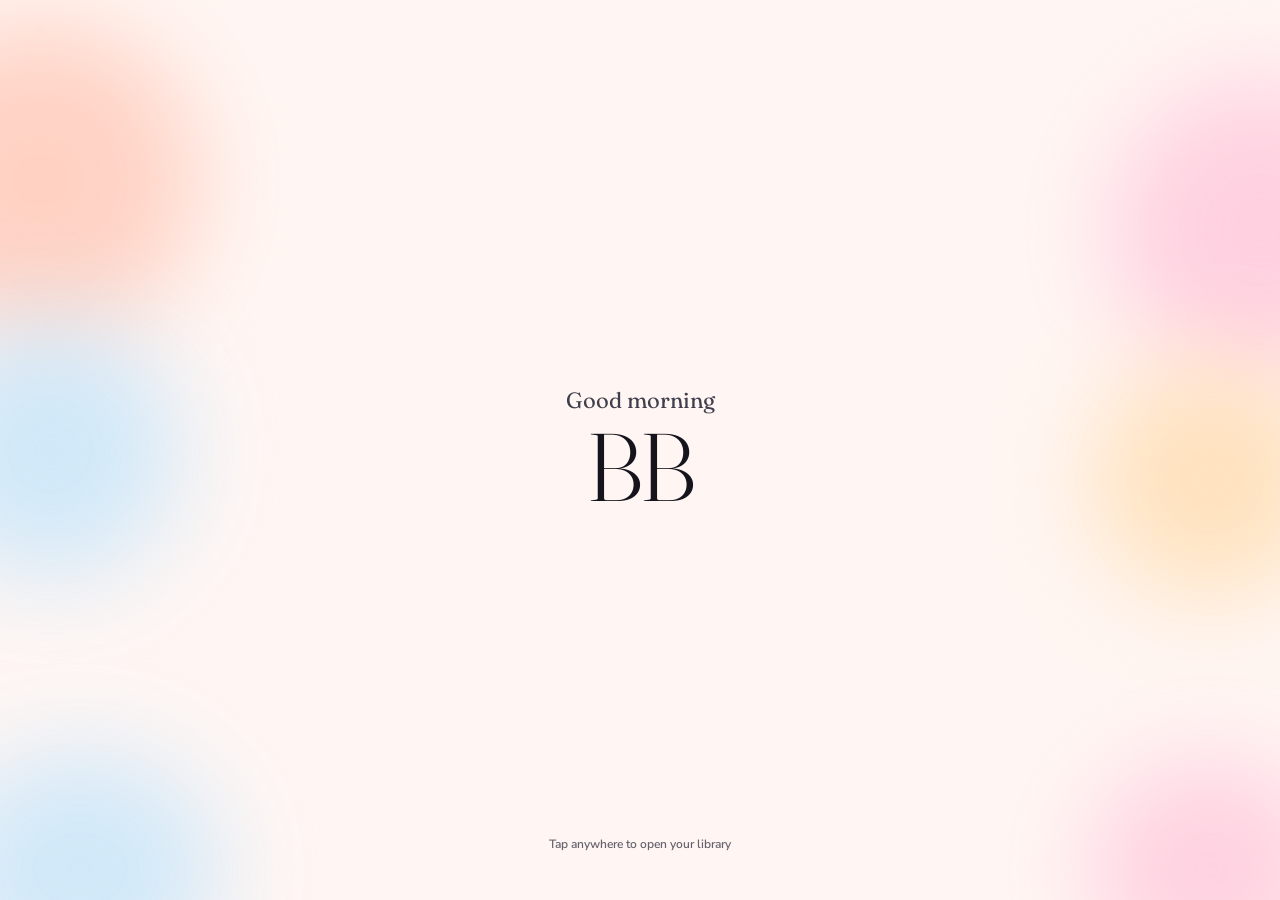
==== commit eb5479fe: "Plain white shelf ledges and a start-up greeting screen - Shelf ledges are now solid white with a fi" ====
--- a/index.html
+++ b/index.html
@@ -27,6 +27,15 @@
     </div>
   </template>
 
+  <!-- Start-up screen: a greeting for BB. No buttons: a tap anywhere ripples into the library. -->
+  <div id="splash" class="splash" role="button" tabindex="0" aria-label="Open your library">
+    <div class="splash-content">
+      <p class="splash-greeting"></p>
+      <p class="splash-name">BB</p>
+    </div>
+    <p class="caption splash-hint" aria-hidden="true">Tap anywhere to open your library</p>
+  </div>
+
   <main class="app">
     <!-- Home: the H3 hero screen -->
     <section class="screen" data-screen="home" aria-label="Home">
--- a/styles.css
+++ b/styles.css
@@ -97,6 +97,10 @@
   --shadow-cover: 0 14px 22px -10px rgba(21, 20, 28, 0.4);
   --shadow-cover-sm: 0 14px 24px -12px rgba(21, 20, 28, 0.5);
   --shadow-ledge: inset 0 1px 0 rgba(255, 255, 255, 0.9), 0 8px 18px -8px rgba(47, 91, 217, 0.25);
+  --ripple: rgba(255, 255, 255, 0.9);          /* start-up ripple: white rings (see DESIGN_DECISIONS.md) */
+  --ripple-soft: rgba(255, 255, 255, 0.4);
+  --ripple-edge: rgba(47, 91, 217, 0.35);       /* a touch of cobalt so rings read on pale washes */
+  --shadow-ledge-plain: 0 6px 14px -8px rgba(21, 20, 28, 0.22); /* plain white ledges (owner's request, see DESIGN_DECISIONS.md) */
   --shadow-tabbar: inset 0 1px 0 rgba(255, 255, 255, 0.95), inset 0 -1px 0 rgba(255, 255, 255, 0.25), 0 24px 50px -12px rgba(47, 91, 217, 0.3);
   --shadow-scan: inset 0 1px 0 rgba(255, 255, 255, 0.45), 0 12px 28px -6px rgba(47, 91, 217, 0.65);
 
@@ -318,11 +322,10 @@
   height: var(--size-ledge);
   margin-top: var(--ledge-gap);
   border-radius: var(--radius-ledge);
-  background: var(--glass-ledge);
-  border: 1px solid var(--glass-ledge-border);
-  box-shadow: var(--shadow-ledge);
-  -webkit-backdrop-filter: blur(var(--blur-ledge));
-  backdrop-filter: blur(var(--blur-ledge));
+  /* Plain white, not glass: the owner wanted the shelves without the blurred-wash texture. */
+  background: var(--white);
+  border: 1px solid var(--outline);
+  box-shadow: var(--shadow-ledge-plain);
 }
 .shelf-empty { padding-top: 8px; }
 .shelf-empty .caption { text-align: center; margin-bottom: var(--ledge-gap); }
@@ -806,6 +809,47 @@
 .review-actions { display: flex; align-items: center; gap: 16px; }
 .quiet-actions { display: flex; flex-direction: column; align-items: center; padding-top: 4px; }
 
+/* ---------- Start-up screen ---------- */
+.splash {
+  position: fixed;
+  inset: 0;
+  z-index: 60;
+  display: grid;
+  place-items: center;
+  overflow: hidden;
+  background: var(--bg-base);
+  cursor: pointer;
+  -webkit-tap-highlight-color: transparent;
+  user-select: none;
+  -webkit-user-select: none;
+}
+.splash:focus { outline: none; }
+.splash .washes { position: absolute; }
+.splash-content { position: relative; text-align: center; animation: splash-in .9s var(--ease) both; }
+/* The greeting takes the hero unit's style; "BB" takes the hero count's. */
+.splash-greeting { font-family: var(--font-display); font-size: 22px; line-height: 28px; font-weight: 400; color: var(--ink-2); }
+.splash-name { margin-top: 4px; font-family: var(--font-display); font-size: 96px; line-height: 96px; font-weight: 300; letter-spacing: -0.03em; color: var(--ink); }
+.splash-hint {
+  position: absolute;
+  left: 0;
+  right: 0;
+  bottom: calc(48px + env(safe-area-inset-bottom));
+  text-align: center;
+  opacity: 0;
+  animation: splash-hint .6s var(--ease) 2.2s forwards;
+}
+@keyframes splash-in { from { opacity: 0; transform: translateY(12px); } to { opacity: 1; transform: none; } }
+@keyframes splash-hint { to { opacity: .8; } }
+/* Ripple rings, drawn from the point she taps */
+.ripple {
+  position: absolute;
+  border-radius: 50%;
+  pointer-events: none;
+  transform: translate(-50%, -50%) scale(0);
+}
+.ripple.wave { background: radial-gradient(circle, var(--ripple) 0, var(--ripple-soft) 55%, transparent 70%); }
+.ripple.ring { border: 4px solid var(--ripple); box-shadow: 0 0 0 1.5px var(--ripple-edge), inset 0 0 0 1.5px var(--ripple-edge), 0 0 24px var(--ripple-soft); }
+
 /* ---------- Toast ---------- */
 .toast {
   position: fixed;
